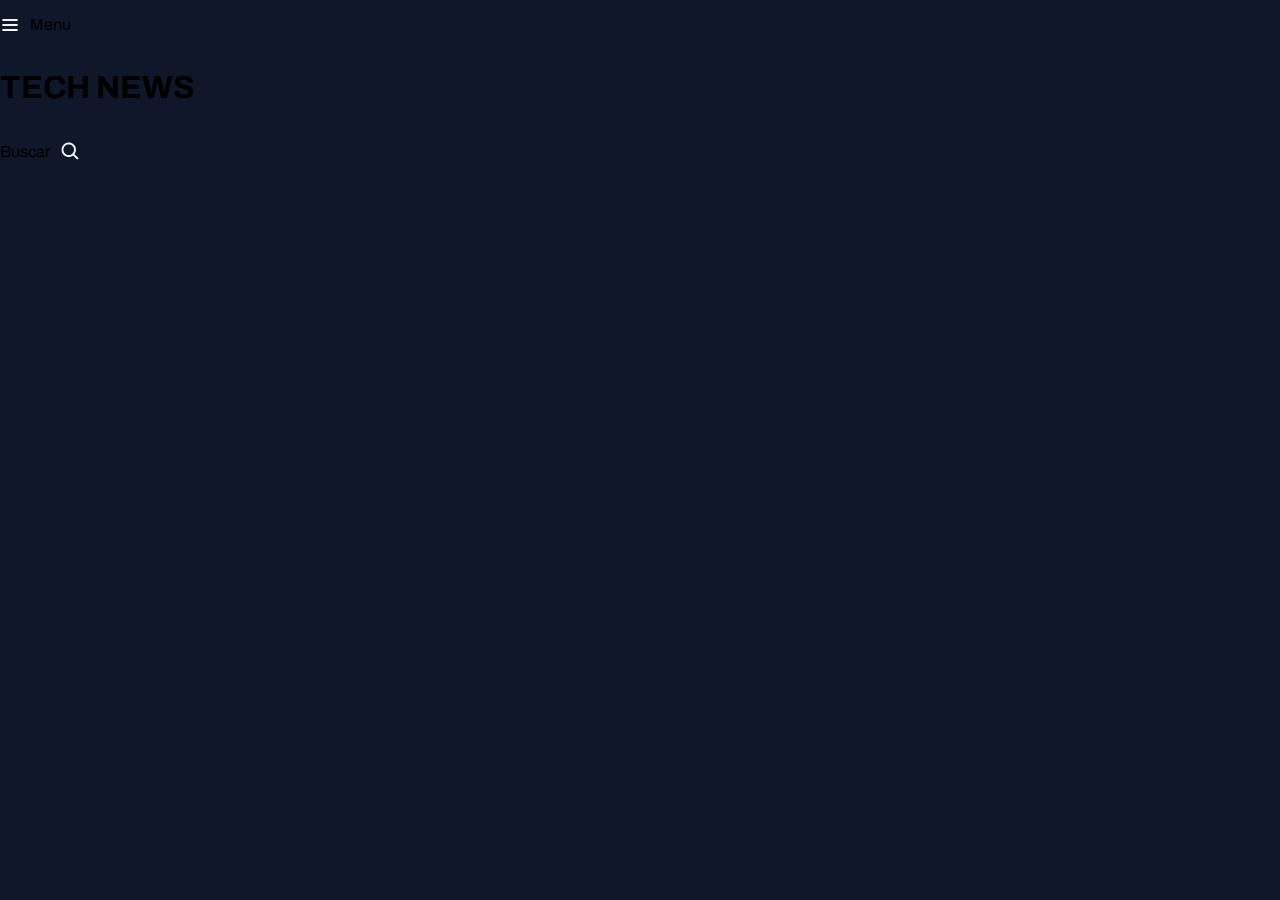
==== index.html @ 92abe4b6 "start" ====
<!DOCTYPE html>
<html lang="en">
<head>
  <meta charset="UTF-8">
  <meta http-equiv="X-UA-Compatible" content="IE=edge">
  <meta name="viewport" content="width=device-width, initial-scale=1.0">
  <title>TechNews</title>
  <link rel="stylesheet" href="styes.css">
  <link rel="preconnect" href="https://fonts.googleapis.com">
  <link rel="preconnect" href="https://fonts.gstatic.com" crossorigin>
  <link href="https://fonts.googleapis.com/css2?family=Archivo:ital,wght@0,100..900;1,100..900&display=swap" rel="stylesheet">
</head>
<body>
  <header>
    <div class="bar">
      <img src="assets/icons/List.svg" alt="lista">
      <p>Menu</p>
    </div>
    <h1>TECH NEWS</h1>
    <div class="search">
      <p>Buscar</p>
      <img src="assets/icons/MagnifyingGlass.svg" alt="lupa">
    </div>
  </header>
</body>
</html>
---- styes.css ----
body {
  margin: 0;
  padding: 0;
  background-color: #0f172a;
  font-family: "Archivo", sans-serif;
}

.header {
  justify-content: space-between;
  align-items: center;
  padding-left: 20px;
  padding-right: 20px;
}

.header h1{
  color: #60A5FA;
}

.header p{
 color: #f1f5ff;
}

.header, .bar, .search {
  display: flex;
}

.bar, .search {
  align-items: center;
  gap: 10px;
}
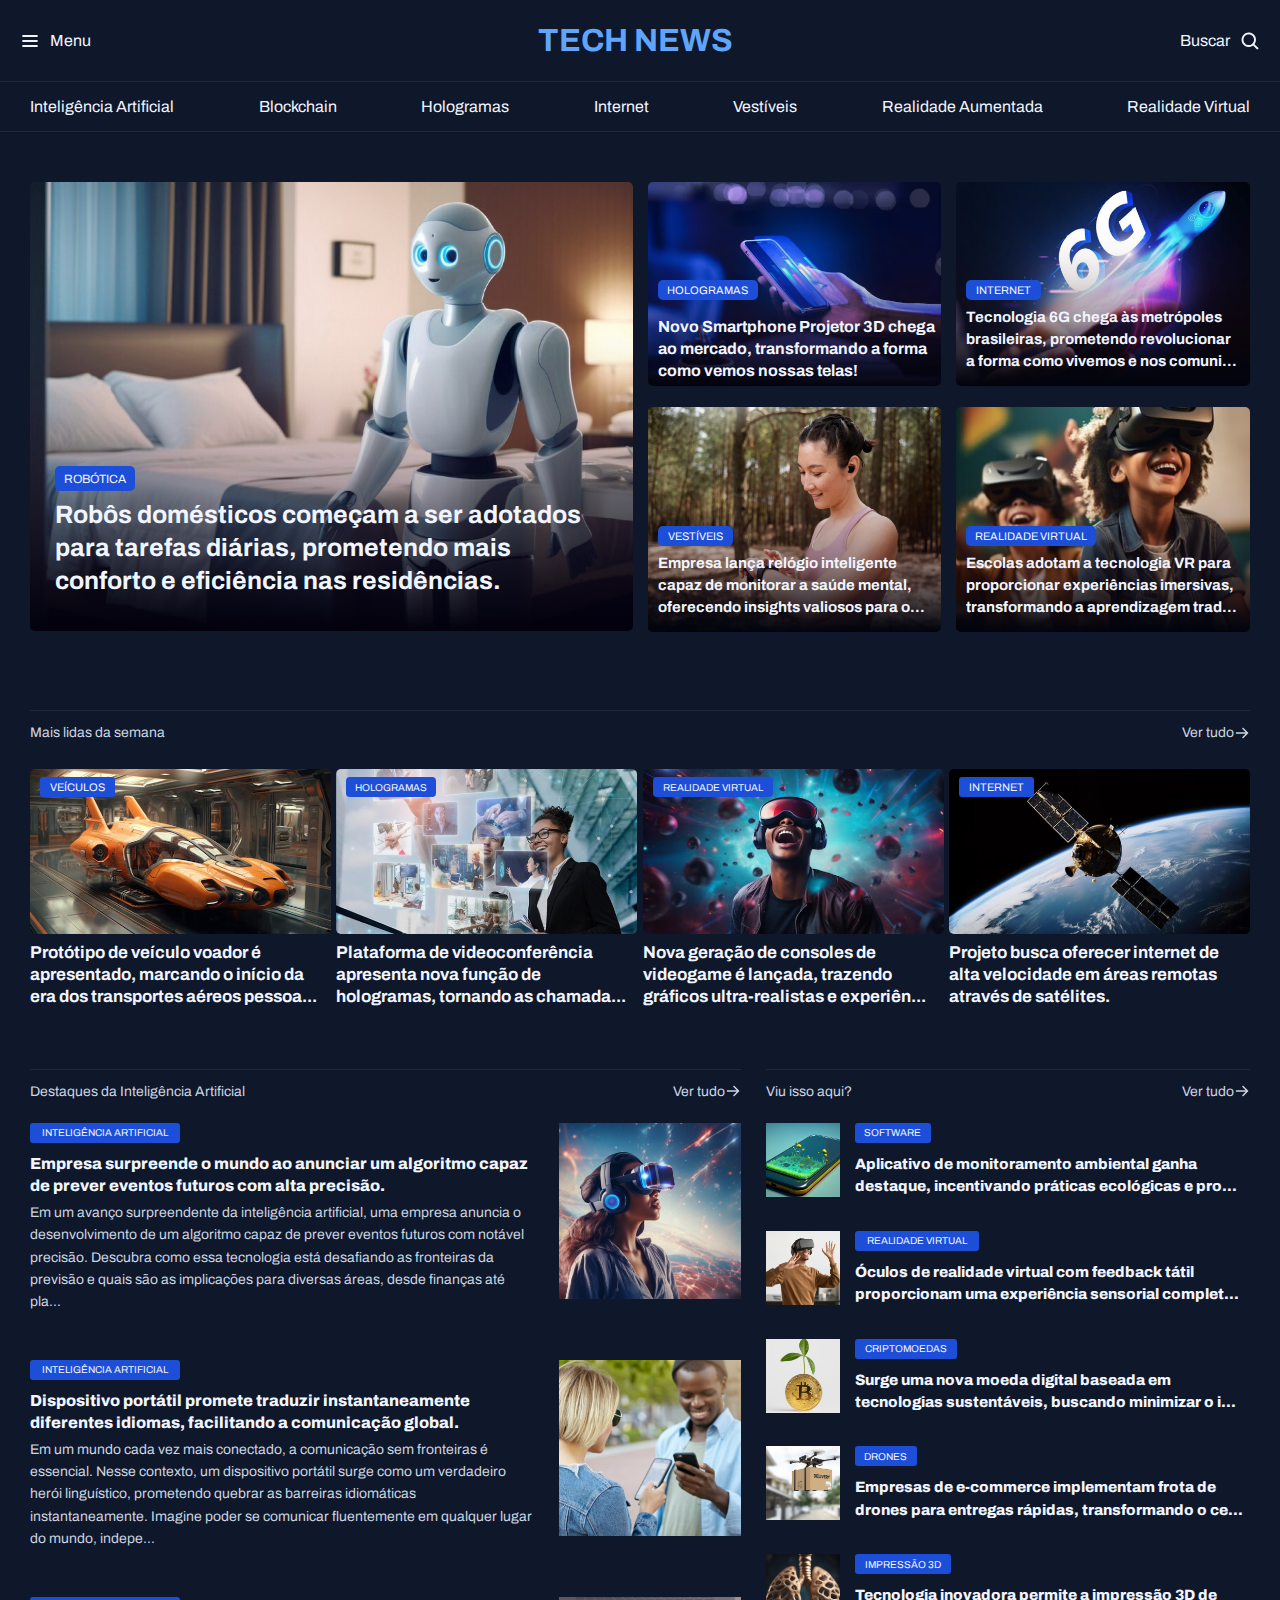
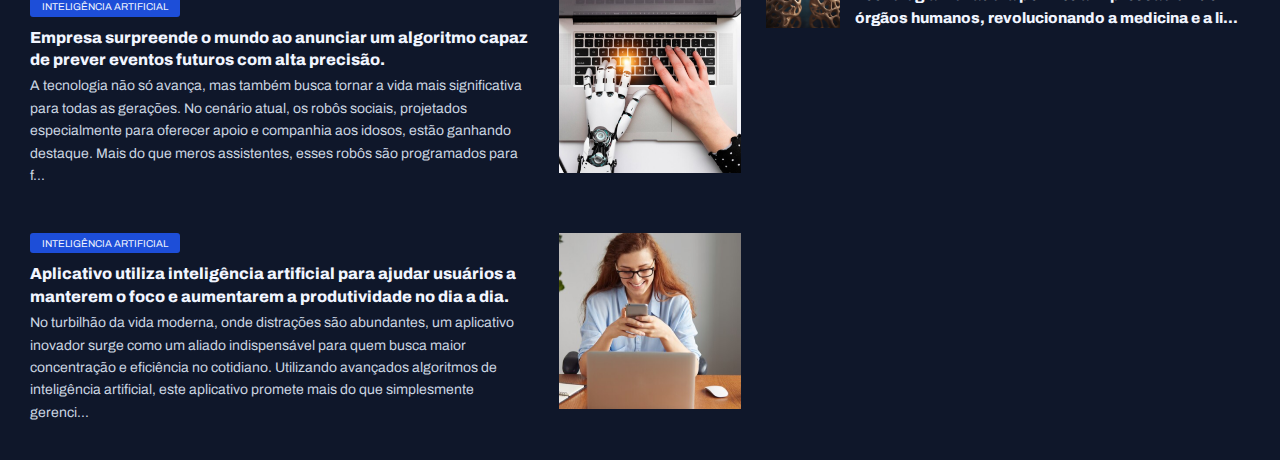
==== commit 4e1465a4: "final" ====
--- a/index.html
+++ b/index.html
@@ -5,13 +5,13 @@
   <meta http-equiv="X-UA-Compatible" content="IE=edge">
   <meta name="viewport" content="width=device-width, initial-scale=1.0">
   <title>TechNews</title>
-  <link rel="stylesheet" href="styes.css">
+  <link rel="stylesheet" href="styles.css">
   <link rel="preconnect" href="https://fonts.googleapis.com">
   <link rel="preconnect" href="https://fonts.gstatic.com" crossorigin>
   <link href="https://fonts.googleapis.com/css2?family=Archivo:ital,wght@0,100..900;1,100..900&display=swap" rel="stylesheet">
 </head>
-<body>
-  <header>
+<body id="app">
+  <header class="header">
     <div class="bar">
       <img src="assets/icons/List.svg" alt="lista">
       <p>Menu</p>
@@ -22,5 +22,171 @@
       <img src="assets/icons/MagnifyingGlass.svg" alt="lupa">
     </div>
   </header>
+  <div class="words">
+    <p>Inteligência Artificial</p>
+    <p>Blockchain</p>
+    <p>Hologramas</p>
+    <p>Internet</p>
+    <p>Vestíveis</p>
+    <p>Realidade Aumentada</p>
+    <p>Realidade Virtual</p>
+  </div>
+  <div class="news">
+    <div class="noticia">
+      <div class="not1">
+        <img src="assets/images/Image 01.png" alt="robot">
+        <div class="info">
+          <p class="assunto">ROBÓTICA</p>
+          <p class="legenda">Robôs domésticos começam a ser adotados para tarefas diárias, prometendo mais conforto e eficiência nas residências.</p>
+        </div>
+      </div>
+      <div class="not2">
+        <img src="assets/images/Image 02.png" alt="celular">
+        <div class="infosmall">
+          <p class="assunto2">HOLOGRAMAS</p>
+          <p class="legendasmall">Novo Smartphone Projetor 3D chega ao mercado, transformando a forma como vemos nossas telas!</p>
+        </div>  
+      </div>
+      <div class="not3">
+        <img src="assets/images/Image 03.png" alt="foguete">
+        <div class="infosmall">
+          <p class="assunto3">INTERNET</p>
+          <p class="legendasmall2">Tecnologia 6G chega às metrópoles brasileiras, prometendo revolucionar a forma como vivemos e nos comuni...</p>
+        </div> 
+      </div>
+      <div class="not4">
+        <img src="assets/images/Image 04.png" alt="pessoa">
+        <div class="infosmall">
+          <p class="assunto4">VESTÍVEIS</p>
+          <p class="legendasmall2">Empresa lança relógio inteligente capaz de monitorar a saúde mental, oferecendo insights valiosos para o...</p>
+        </div> 
+      </div>
+      <div class="not5">
+        <img src="assets/images/Image 05.png" alt="menino">
+        <div class="infosmall">
+          <p class="assunto5">REALIDADE VIRTUAL</p>
+          <p class="legendasmall2">Escolas adotam a tecnologia VR para proporcionar experiências imersivas, transformando a aprendizagem trad...</p>
+        </div> 
+      </div>
+    </div>
+    <div class="semana">
+      <div class="ver">
+        <p>Mais lidas da semana</p>
+        <div class="seta">
+          <p>Ver tudo</p>
+          <img src="assets/icons/ArrowRight.svg" alt="seta">
+        </div>
+      </div>
+      <div class="notsemana">
+        <div class="not6">
+          <img src="assets/images/Image 06.png" alt="robot">
+          <p class="assuntosmall">VEÍCULOS</p>
+          <p class="legendasmall3">Protótipo de veículo voador é apresentado, marcando o início da era dos transportes aéreos pessoa...</p>
+        </div>
+        <div class="not7">
+          <img src="assets/images/Image 07.png" alt="celular">
+          <p class="assuntosmall2">HOLOGRAMAS</p>
+          <p class="legendasmall3">Plataforma de videoconferência apresenta nova função de hologramas, tornando as chamada...</p>
+        </div>
+        <div class="not8">
+          <img src="assets/images/Image 08.png" alt="foguete">
+          <p class="assuntosmall3">REALIDADE VIRTUAL</p>
+          <p class="legendasmall3">Nova geração de consoles de videogame é lançada, trazendo gráficos ultra-realistas e experiên...</p>
+        </div>
+        <div class="not9">
+          <img src="assets/images/Image 09.png" alt="pessoa">
+          <p class="assuntosmall">INTERNET</p>
+          <p class="legendasmall3">Projeto busca oferecer internet de alta velocidade em áreas remotas através de satélites.</p>
+        </div>
+      </div>
+    </div>
+    <div class="destaque">
+      <div class="col1">
+        <div class="ver">
+          <p>Destaques da Inteligência Artificial</p>
+          <div class="seta">
+            <p>Ver tudo</p>
+            <img src="assets/icons/ArrowRight.svg" alt="seta">
+          </div>
+        </div>
+        <div class="not10">
+          <div class="resumo">
+            <p class="assuntop">INTELIGÊNCIA ARTIFICIAL</p>
+            <p class="leg">Empresa surpreende o mundo ao anunciar um algoritmo capaz de prever eventos futuros com alta precisão.</p>
+            <p class="descr">Em um avanço surpreendente da inteligência artificial, uma empresa anuncia o desenvolvimento de um algoritmo capaz de prever eventos futuros com notável precisão. Descubra como essa tecnologia está desafiando as fronteiras da previsão e quais são as implicações para diversas áreas, desde finanças até pla...</p>
+          </div>
+          <img class="img" src="assets/images/Image 10.png" alt="robot">
+        </div>
+        <div class="not11">
+          <div class="resumo">
+            <p class="assuntop">INTELIGÊNCIA ARTIFICIAL</p>
+            <p class="leg">Dispositivo portátil promete traduzir instantaneamente diferentes idiomas, facilitando a comunicação global.</p>
+            <p class="descr">Em um mundo cada vez mais conectado, a comunicação sem fronteiras é essencial. Nesse contexto, um dispositivo portátil surge como um verdadeiro herói linguístico, prometendo quebrar as barreiras idiomáticas instantaneamente. Imagine poder se comunicar fluentemente em qualquer lugar do mundo, indepe...</p>
+          </div>
+          <img class="img" src="assets/images/Image 11.png" alt="celular">
+        </div>
+        <div class="not12">
+          <div class="resumo">
+            <p class="assuntop">INTELIGÊNCIA ARTIFICIAL</p>
+            <p class="leg">Empresa surpreende o mundo ao anunciar um algoritmo capaz de prever eventos futuros com alta precisão.</p>
+            <p class="descr">A tecnologia não só avança, mas também busca tornar a vida mais significativa para todas as gerações. No cenário atual, os robôs sociais, projetados especialmente para oferecer apoio e companhia aos idosos, estão ganhando destaque. Mais do que meros assistentes, esses robôs são programados para f...</p>
+          </div>
+          <img class="img" src="assets/images/Image 12.png" alt="foguete">
+        </div>
+        <div class="not13">
+          <div class="resumo">
+            <p class="assuntop">INTELIGÊNCIA ARTIFICIAL</p>
+            <p class="leg">Aplicativo utiliza inteligência artificial para ajudar usuários a manterem o foco e aumentarem a produtividade no dia a dia.</p>
+            <p class="descr">No turbilhão da vida moderna, onde distrações são abundantes, um aplicativo inovador surge como um aliado indispensável para quem busca maior concentração e eficiência no cotidiano. Utilizando avançados algoritmos de inteligência artificial, este aplicativo promete mais do que simplesmente gerenci...</p>
+          </div>
+          <img class="img" src="assets/images/Image 13.png" alt="pessoa">
+        </div>
+      </div>
+      <div class="col2">
+        <div class="ver">
+          <p>Viu isso aqui?</p>
+          <div class="seta">
+            <p>Ver tudo</p>
+            <img src="assets/icons/ArrowRight.svg" alt="seta">
+          </div>
+        </div>
+        <div class="not14">
+          <img class="img2" src="assets/images/Image 14.png" alt="robot">
+          <div class="resumosm">
+            <p class="assuntopsm">SOFTWARE</p>
+            <p class="legsm">Aplicativo de monitoramento ambiental ganha destaque, incentivando práticas ecológicas e pro...</p>
+          </div>
+        </div>
+        <div class="not15">
+          <img class="img2" src="assets/images/Image 15.png" alt="celular">
+          <div class="resumosm">
+            <p class="assuntopsm2">REALIDADE VIRTUAL</p>
+            <p class="legsm">Óculos de realidade virtual com feedback tátil proporcionam uma experiência sensorial complet...</p>
+          </div>
+        </div>
+        <div class="not16">
+          <img class="img2" src="assets/images/Image 16.png" alt="foguete">
+          <div class="resumosm">
+            <p class="assuntopsm3">CRIPTOMOEDAS</p>
+            <p class="legsm">Surge uma nova moeda digital baseada em tecnologias sustentáveis, buscando minimizar o i...</p>
+          </div>
+        </div>
+        <div class="not17">
+          <img class="img2" src="assets/images/Image 17.png" alt="pessoa">
+          <div class="resumosm">
+            <p class="assuntopsm4">DRONES</p>
+            <p class="legsm">Empresas de e-commerce implementam frota de drones para entregas rápidas, transformando o ce...</p>
+          </div>
+        </div>
+        <div class="not18">
+          <img class="img2" src="assets/images/Image 18.png" alt="pessoa">
+          <div class="resumosm">
+            <p class="assuntopsm5">IMPRESSÃO 3D</p>
+            <p class="legsm">Tecnologia inovadora permite a impressão 3D de órgãos humanos, revolucionando a medicina e a li...</p>
+          </div>
+        </div>
+      </div>
+    </div>
+  </div>
 </body>
 </html>
--- a/styles.css
+++ b/styles.css
@@ -0,0 +1,419 @@
+body {
+  padding: 0;
+  margin: 0;
+  background-color: #0f172a;
+  font-family: "Archivo", sans-serif;
+}
+
+#app {
+  display: grid;
+  grid-template-rows: repeat(50, 1fr);
+  grid-template-columns: repeat(4, 1fr);
+  height: 2060px;
+}
+
+#app header {
+  grid-row: 1/3;
+  grid-column: 1/5;
+  border-bottom: 1px solid #1e293b;
+}
+
+.words {
+  grid-row: 3/4;
+  grid-column: 1/5;
+  color: #f1f5ff;
+  display: flex;
+  justify-content: space-between;
+  align-items: center;
+  padding-left: 30px;
+  padding-right: 30px;
+  border-bottom: 1px solid #1e293b;
+}
+
+.news {
+  grid-row: 4/51;
+  grid-column: 1/5;
+  display: grid;
+  grid-template-rows: repeat(50, 1fr);
+  grid-template-columns: repeat(4, 1fr);
+  color: #f1f5ff;
+}
+
+header {
+  justify-content: space-between;
+  align-items: center;
+  padding-left: 20px;
+  padding-right: 20px;
+}
+
+.header h1{
+  color: #60A5FA;
+}
+
+.header p{
+ color: #f1f5ff;
+}
+
+.header, .bar, .search {
+  display: flex;
+}
+
+.bar, .search {
+  align-items: center;
+  gap: 10px;
+}
+
+.noticia {
+  grid-row: 1/16;
+  grid-column: 1/5;
+  display: grid;
+  grid-template-rows: repeat(2, 1fr);
+  grid-template-columns: repeat(4, 1fr);
+  gap: 15px;
+  margin: 50px 30px 48px 30px;
+}
+
+.not1 {
+  grid-row: 1/3;
+  grid-column: 1/3;
+}
+
+.not4 {
+  grid-row: 2/4;
+  grid-column: 3/3;
+}
+
+.not1 img, .not2 img, .not3 img, .not4 img, .not5 img {
+  max-width: 100%;
+  max-height: 100%;
+  border-radius: 5px;
+}
+
+.not6 img, .not7 img, .not8 img, .not9 img {
+  height: 165px;
+  border-radius: 5px;
+}
+
+.not10 , .not11 , .not12 , .not13  {
+  display: flex;
+  gap: 25px;
+  margin-top: 32px;
+}
+
+.not15 , .not16 , .not17, .not18  {
+  display: flex;
+  margin-top: 18px;
+}
+
+.not10 {
+  margin-top: 10px;
+}
+
+.not14 {
+  display: flex;
+  margin-top: 10px;
+}
+
+.not1 img {
+  height: 449px;
+}
+
+.not4 img, .not5 img {
+  height: 225px;
+  margin-top: -15px;
+}
+
+.semana {
+  border-top: 1px solid #1e293b;
+  grid-row: 16/24;
+  grid-column: 1/5;
+  margin-left: 30px;
+  margin-right: 30px;
+}
+
+.destaque {
+  grid-row: 24/51;
+  grid-column: 1/5;
+}
+
+.ver, .seta {
+  display: flex;
+  align-items: center;
+  justify-content: space-between;
+  font-size: 14px;
+  color: #cbd5e1;
+}
+
+.notsemana {
+  display: flex;
+  justify-content: space-between;
+  margin-top: 15px;
+}
+
+.destaque {
+  display: grid;
+  grid-template-rows: repeat(5, 1fr);
+  grid-template-columns: repeat(80, 1fr);
+  gap: 15px;
+  margin: 50px 30px 48px 30px;
+}
+
+.img {
+  width: 190px;
+  height: 176px;
+}
+
+.img2 {
+  width: 74px;
+  height: 74px;
+}
+
+.col1 {
+  grid-row: 1/6;
+  grid-column: 1/48;
+  border-top: 1px solid #1e293b;
+}
+
+.col2 {
+  grid-row: 1/4;
+  grid-column: 48/81;
+  margin-left: 10px;
+  border-top: 1px solid #1e293b;
+}
+.assunto {
+  background-color: #1d4ed8;
+  width: 80px;
+  height: 25px;
+  text-align: center;
+  align-content: center;
+  font-size: 12px;
+  border-radius: 5px;
+}
+
+.assuntosmall {
+  background-color: #1d4ed8;
+  width: 75px;
+  height: 20px;
+  text-align: center;
+  align-content: center;
+  font-size: 11px;
+  border-radius: 3px;
+  position: relative;
+  margin-top: -160px;
+  margin-left: 10px;
+}
+
+.assuntosmall2 {
+  background-color: #1d4ed8;
+  width: 90px;
+  height: 20px;
+  text-align: center;
+  align-content: center;
+  font-size: 10px;
+  border-radius: 4px;
+  position: relative;
+  margin-top: -160px;
+  margin-left: 10px;
+}
+
+.assuntosmall3 {
+  background-color: #1d4ed8;
+  width: 120px;
+  height: 20px;
+  text-align: center;
+  align-content: center;
+  font-size: 10px;
+  border-radius: 4px;
+  position: relative;
+  margin-top: -160px;
+  margin-left: 10px;
+}
+
+.legenda {
+  font-size: 25px;
+  width: 550px;
+  font-weight: 700;
+  margin-top: -5px;
+  line-height: 33px;
+}
+
+.legendasmall {
+  font-size: 16px;
+  font-weight: 700;
+  line-height: 22px;
+}
+
+.legendasmall2 {
+  font-size: 15px;
+  font-weight: 700;
+  margin-top: -5px;
+  line-height: 22px;
+  max-width: 274px;
+}
+
+.legendasmall3 {
+  font-size: 17px;
+  font-weight: 700;
+  margin-top: 145px;
+  line-height: 22px;
+  width: 300px;
+}
+
+.info {
+  position: relative;
+  margin-top: -180px;
+  margin-left: 25px;
+}
+
+.infosmall{
+  position: relative;
+  margin-top: -120px;
+  margin-left: 10px;
+}
+
+.assunto2 {
+  background-color: #1d4ed8;
+  width: 100px;
+  height: 20px;
+  text-align: center;
+  align-content: center;
+  font-size: 11px;
+  border-radius: 5px;
+}
+
+.assunto3 {
+  background-color: #1d4ed8;
+  width: 75px;
+  height: 20px;
+  text-align: center;
+  align-content: center;
+  font-size: 11px;
+  border-radius: 5px;
+}
+
+.assunto4 {
+  background-color: #1d4ed8;
+  width: 75px;
+  height: 20px;
+  text-align: center;
+  align-content: center;
+  font-size: 11px;
+  border-radius: 5px;
+}
+
+.assunto5 {
+  background-color: #1d4ed8;
+  width: 130px;
+  height: 20px;
+  text-align: center;
+  align-content: center;
+  font-size: 11px;
+  border-radius: 5px;
+}
+
+.resumo {
+  width: 520px;
+}
+
+.leg {
+  font-size: 16px;
+  width: 504px;
+  font-weight: 800;
+  margin-top: -8px;
+  line-height: 22.4px;
+
+}
+
+.descr {
+  width: 504px;
+  font-size: 14px;
+  font-weight: 400;
+  line-height: 22.4px;
+  margin-top: -12px;
+  color: #cbd5e1;
+}
+
+.assuntop {
+  background-color: #1d4ed8;
+  width: 150px;
+  height: 20px;
+  text-align: center;
+  align-content: center;
+  font-size: 10px;
+  border-radius: 3px;
+  margin-top: 0px;
+  margin-bottom: 18px;
+}
+
+.resumosm {
+  width: 401px;
+  margin-left: 15px;
+}
+
+.assuntopsm {
+  background-color: #1d4ed8;
+  width: 76px;
+  height: 20px;
+  text-align: center;
+  align-content: center;
+  font-size: 10px;
+  border-radius: 3px;
+  margin-top: 0px;
+  margin-bottom: 18px;
+}
+
+.assuntopsm2 {
+  background-color: #1d4ed8;
+  width: 124px;
+  height: 20px;
+  text-align: center;
+  align-content: center;
+  font-size: 10px;
+  border-radius: 3px;
+  margin-top: 0px;
+  margin-bottom: 18px;
+}
+
+.assuntopsm3 {
+  background-color: #1d4ed8;
+  width: 102px;
+  height: 20px;
+  text-align: center;
+  align-content: center;
+  font-size: 10px;
+  border-radius: 3px;
+  margin-top: 0px;
+  margin-bottom: 18px;
+}
+
+.assuntopsm4 {
+  background-color: #1d4ed8;
+  width: 62px;
+  height: 20px;
+  text-align: center;
+  align-content: center;
+  font-size: 10px;
+  border-radius: 3px;
+  margin-top: 0px;
+  margin-bottom: 18px;
+}
+
+.assuntopsm5 {
+  background-color: #1d4ed8;
+  width: 96px;
+  height: 20px;
+  text-align: center;
+  align-content: center;
+  font-size: 10px;
+  border-radius: 3px;
+  margin-top: 0px;
+  margin-bottom: 18px;
+}
+
+.legsm {
+  font-size: 15px;
+  width: 401px;
+  font-weight: 800;
+  margin-top: -8px;
+  line-height: 22.4px;
+}
